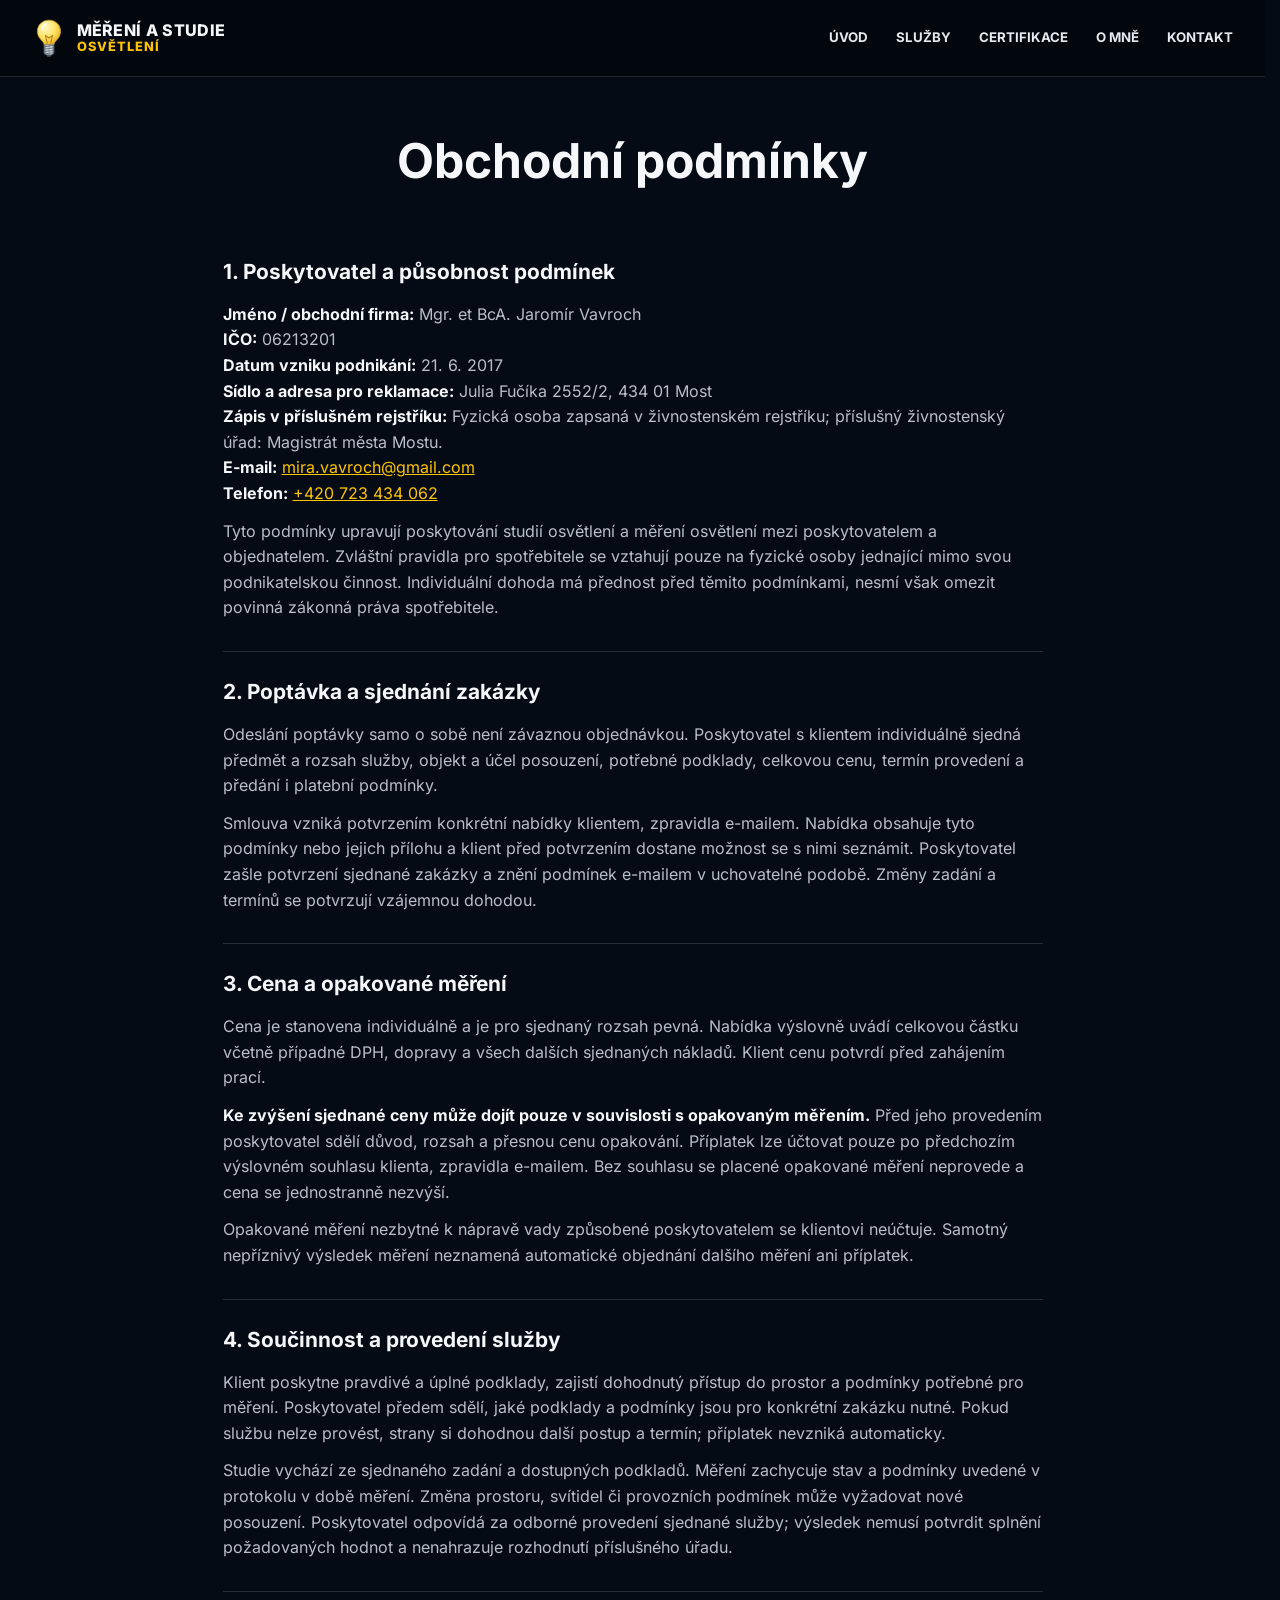
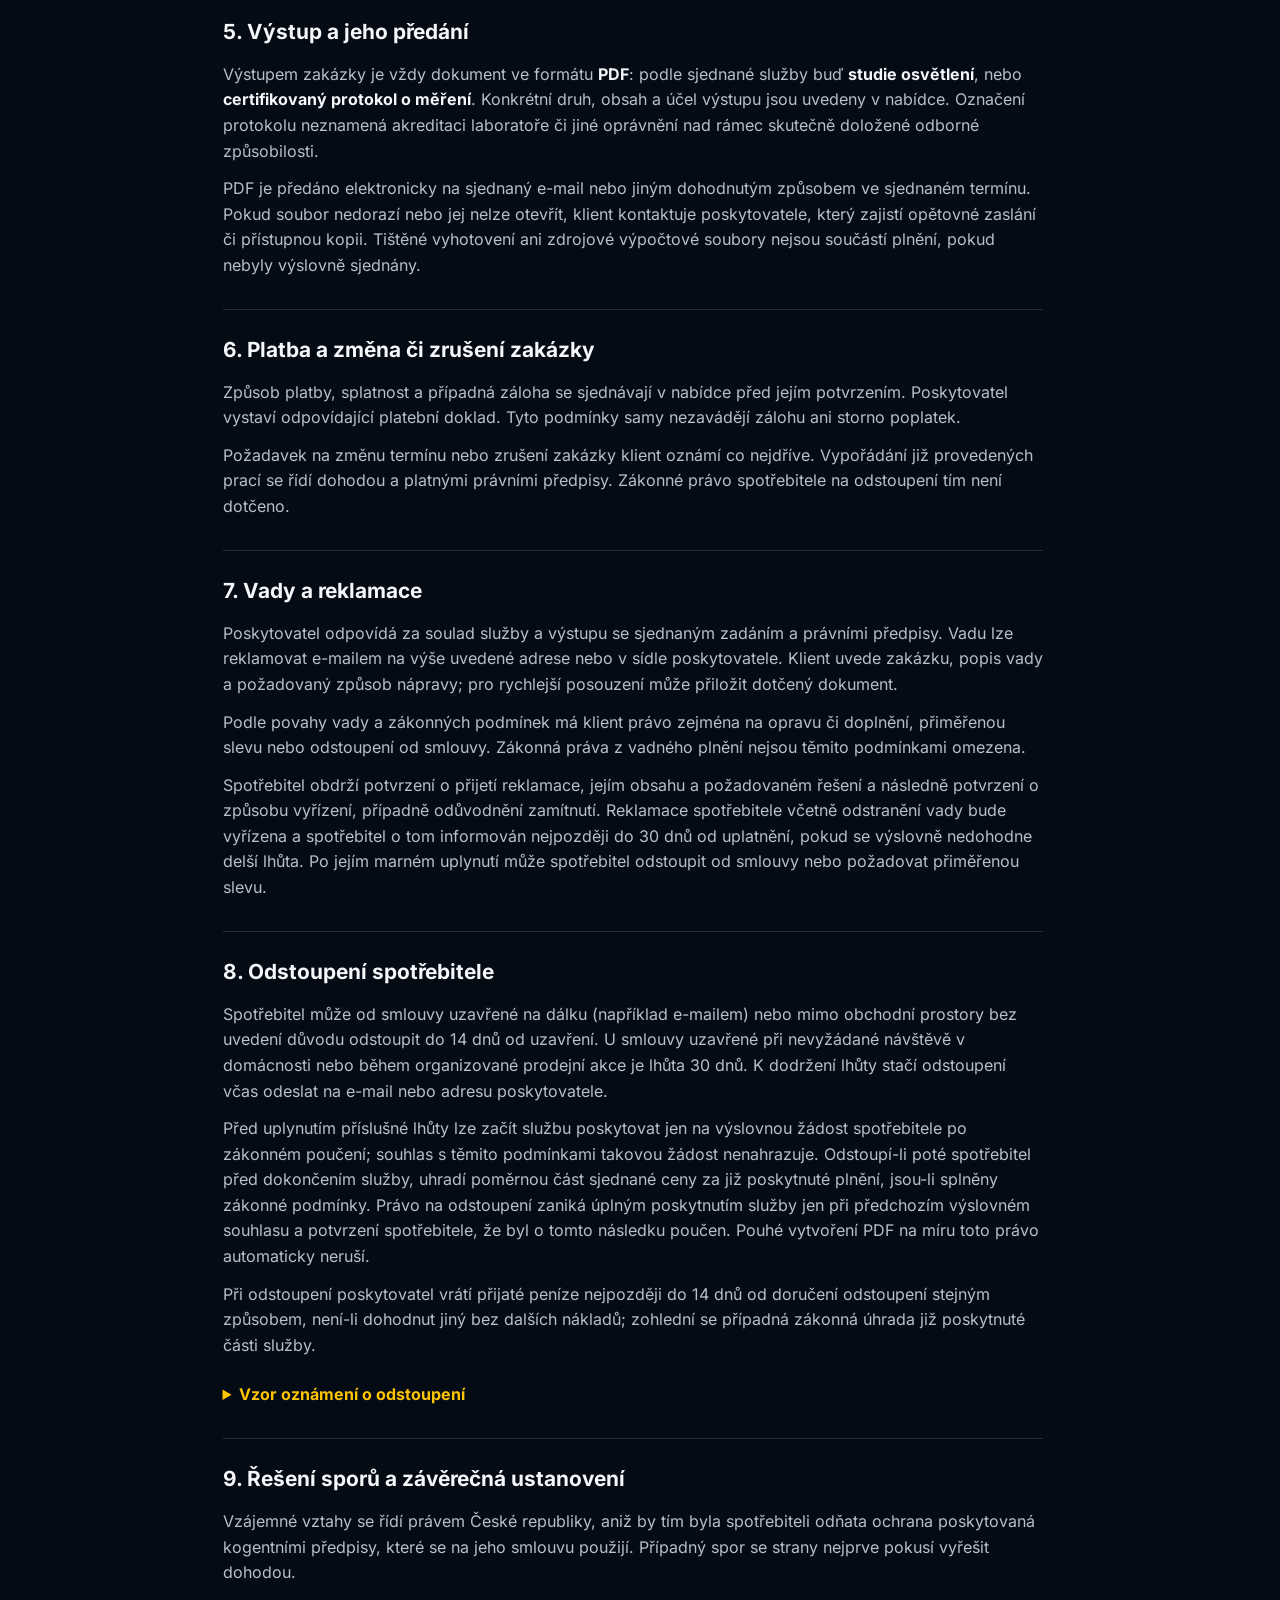
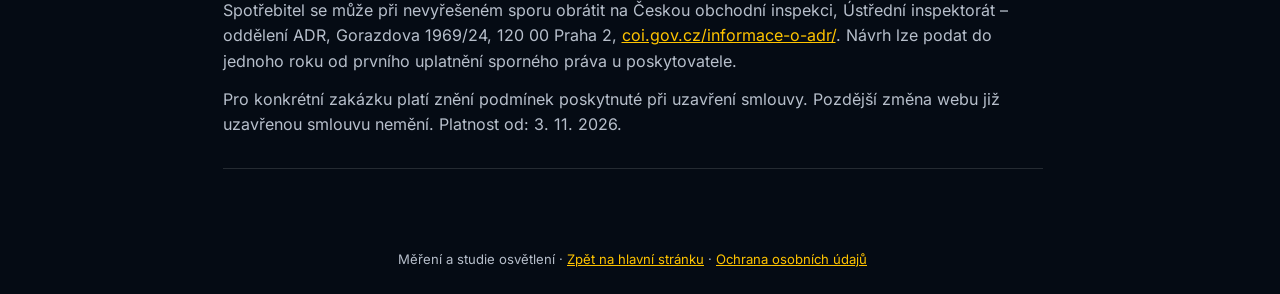
==== obchodni-podminky.html @ ca2ac078 "Add files via upload" ====
<!doctype html><html lang="cs"><head><meta charset="utf-8"><meta name="viewport" content="width=device-width,initial-scale=1"><meta name="robots" content="noindex,follow"><meta name="theme-color" content="#050b14"><link rel="icon" href="assets/favicon.svg" type="image/svg+xml"><title>Obchodní podmínky | Měření a studie osvětlení</title><style>@font-face{font-family:Inter;font-style:normal;font-weight:400;font-display:swap;src:url("assets/fonts/inter-400.woff") format("woff")}@font-face{font-family:Inter;font-style:normal;font-weight:600;font-display:swap;src:url("assets/fonts/inter-600.woff") format("woff")}@font-face{font-family:Inter;font-style:normal;font-weight:700;font-display:swap;src:url("assets/fonts/inter-700.woff") format("woff")}@font-face{font-family:Inter;font-style:normal;font-weight:800;font-display:swap;src:url("assets/fonts/inter-800.woff") format("woff")}:root{color-scheme:dark;--bg:#050b14;--panel:#0d1421;--text:#f5f7fa;--muted:#b7bfcb;--yellow:#ffc400;--line:rgba(255,255,255,.13)}*{box-sizing:border-box}body{margin:0;background:var(--bg);color:var(--text);font:16px/1.6 Inter,Arial,sans-serif}.wrap{width:min(1100px,calc(100% - 32px));margin:auto}.top{padding:22px 0;border-bottom:1px solid var(--line);display:flex;justify-content:space-between;align-items:center;gap:16px}.brand{display:flex;align-items:center;gap:12px;font-weight:800;line-height:1.15;letter-spacing:.02em;color:var(--text);text-decoration:none}.brand-icon{color:var(--yellow);font-size:32px;line-height:1}.brand small{display:block;color:var(--yellow);font-size:.8rem;letter-spacing:.08em}.btn{display:inline-block;border:1px solid var(--yellow);padding:10px 16px;color:var(--yellow);text-decoration:none;border-radius:4px;font-weight:700}.intro{text-align:center;padding:38px 0 24px}.eyebrow{color:var(--yellow);text-transform:uppercase;font-weight:800;letter-spacing:.14em;font-size:.78rem}h1{font-size:clamp(2rem,4vw,3rem);margin:8px 0}.intro p{color:var(--muted)}.viewer{padding:0 0 28px;text-align:center}.viewer img{display:block;width:100%;height:auto;max-width:850px;margin:0 auto;border:0;border-radius:0;box-shadow:none}.foot{padding:24px 0;color:var(--muted);font-size:.82rem;text-align:center}@media(max-width:600px){.top{align-items:flex-start;flex-direction:column}.brand{font-size:1rem}.viewer{padding-bottom:20px}.viewer img{width:100%;height:auto}}.terms{max-width:820px;margin:0 auto 56px}.terms section{padding:18px 0;border-bottom:1px solid var(--line)}.terms h2{font-size:1.3rem;line-height:1.35;margin:8px 0 16px}.terms p{color:var(--muted);margin:12px 0}.terms strong{color:var(--text)}.terms a{color:var(--yellow);overflow-wrap:anywhere}.notice{max-width:820px;margin:0 auto 22px;border:1px solid #ffc40070;border-radius:8px;padding:20px;background:#ffc4000a}.notice p{margin:8px 0 0;color:var(--muted)}mark{background:#ffc40024;color:var(--yellow);padding:2px 5px;border-radius:3px}summary{cursor:pointer;color:var(--yellow);font-weight:700;padding:12px 0}.sample{padding:4px 18px;border-left:2px solid var(--yellow)}.foot a{color:var(--yellow)}@media print{.top,.notice,.foot{display:none}body{background:white;color:black}.terms p,.terms strong{color:black}.terms{max-width:none}.terms section{break-inside:avoid}details>div{display:block!important}}.brand-icon{display:block;width:32px;height:40px;flex:0 0 32px}.brand-icon svg{display:block;width:100%;height:100%}html{-webkit-text-size-adjust:100%;text-size-adjust:100%}body{font-synthesis:none}.brand-icon{font-size:32px;line-height:40px}a:focus-visible,summary:focus-visible{outline:2px solid var(--yellow);outline-offset:4px}.brand{flex-shrink:0}.terms{overflow-wrap:anywhere}@media(prefers-reduced-motion:reduce){html{scroll-behavior:auto}}</style><script>document.documentElement.classList.add("js");</script><link rel="stylesheet" href="assets/header.css"></head><body><a class="skip-link" href="#obsah">Přejít k obsahu</a><header class="site-header">
  <div class="container nav">
    <a class="brand" href="index.html#uvod" aria-label="Měření a studie osvětlení – úvod">
      <span class="brand-icon" aria-hidden="true" id="brandBulb"><svg viewBox="0 0 36 44" aria-hidden="true" focusable="false"><defs><radialGradient id="bulbGlass" cx=".35" cy=".28" r=".8"><stop stop-color="#fff8c7"/><stop offset=".52" stop-color="#ffe468"/><stop offset="1" stop-color="#e8ac17"/></radialGradient><linearGradient id="bulbMetal"><stop stop-color="#666e79"/><stop offset=".28" stop-color="#dce1e7"/><stop offset=".52" stop-color="#aab3be"/><stop offset=".72" stop-color="#eef1f4"/><stop offset="1" stop-color="#66717e"/></linearGradient></defs><path class="bulb-glass" d="M18 2C10.5 2 5 7.5 5 14.5c0 5 2.6 8.2 5.8 11.4 1.1 1.1 1.7 2.5 1.7 4.1h11c0-1.6.6-3 1.7-4.1 3.2-3.2 5.8-6.4 5.8-11.4C31 7.5 25.5 2 18 2Z" fill="url(#bulbGlass)" stroke="#dba828" stroke-width=".8"/><path d="M10 13a8 8 0 0 1 5-7" fill="none" stroke="#fffce7" stroke-width="2.2" stroke-linecap="round" opacity=".8"/><path d="m14 19 2 9m6-9-2 9m-6-9 4 3 4-3" fill="none" stroke="#b98118" stroke-width="1.2" stroke-linecap="round"/><path d="M12.5 29.5h11v9c0 1.5-2 2.5-5.5 2.5s-5.5-1-5.5-2.5Z" fill="url(#bulbMetal)" stroke="#65707d" stroke-width=".7"/><g stroke="#66717b" stroke-width="1.1" stroke-linecap="round"><path d="m12.5 31.8 11-1.5m-11 4.3 11-1.5m-11 4.3 11-1.5m-10 4 9-1.3"/></g><path d="M15 41h6l-1.2 2h-3.6Z" fill="#4b535e"/></svg></span>
      <span>MĚŘENÍ A STUDIE<small>OSVĚTLENÍ</small></span>
    </a>
    <button type="button" class="menu-toggle" aria-label="Otevřít navigaci" aria-expanded="false" aria-controls="hlavni-navigace"><svg class="menu-open" width="22" height="22" viewBox="0 0 24 24" fill="none" stroke="currentColor" stroke-width="2" stroke-linecap="round" aria-hidden="true"><path d="M4 6h16M4 12h16M4 18h16"/></svg><svg class="menu-close" width="22" height="22" viewBox="0 0 24 24" fill="none" stroke="currentColor" stroke-width="2" stroke-linecap="round" aria-hidden="true"><path d="m6 6 12 12M18 6 6 18"/></svg></button>
    <nav id="hlavni-navigace" aria-label="Hlavní navigace">
      <a href="index.html#uvod">Úvod</a><a href="index.html#sluzby">Služby</a><a href="certifikace.html">Certifikace</a><a href="index.html#omne">O mně</a><a href="index.html#kontakt">Kontakt</a>
    </nav>
  </div>
</header><main class="wrap" id="obsah" tabindex="-1"><div class="intro"><h1>Obchodní podmínky</h1></div>
<article class="terms">
<section><h2>1. Poskytovatel a působnost podmínek</h2>
<p><strong>Jméno / obchodní firma:</strong> Mgr. et BcA. Jaromír Vavroch<br><strong>IČO:</strong> 06213201<br><strong>Datum vzniku podnikání:</strong> 21. 6. 2017<br><strong>Sídlo a adresa pro reklamace:</strong> Julia Fučíka 2552/2, 434 01 Most<br><strong>Zápis v příslušném rejstříku:</strong> Fyzická osoba zapsaná v živnostenském rejstříku; příslušný živnostenský úřad: Magistrát města Mostu.<br><strong>E-mail:</strong> <a href="mailto:mira.vavroch@gmail.com">mira.vavroch@gmail.com</a><br><strong>Telefon:</strong> <a href="tel:+420723434062">+420 723 434 062</a></p>
<p>Tyto podmínky upravují poskytování studií osvětlení a měření osvětlení mezi poskytovatelem a objednatelem. Zvláštní pravidla pro spotřebitele se vztahují pouze na fyzické osoby jednající mimo svou podnikatelskou činnost. Individuální dohoda má přednost před těmito podmínkami, nesmí však omezit povinná zákonná práva spotřebitele.</p></section>
<section><h2>2. Poptávka a sjednání zakázky</h2><p>Odeslání poptávky samo o sobě není závaznou objednávkou. Poskytovatel s klientem individuálně sjedná předmět a rozsah služby, objekt a účel posouzení, potřebné podklady, celkovou cenu, termín provedení a předání i platební podmínky.</p><p>Smlouva vzniká potvrzením konkrétní nabídky klientem, zpravidla e-mailem. Nabídka obsahuje tyto podmínky nebo jejich přílohu a klient před potvrzením dostane možnost se s nimi seznámit. Poskytovatel zašle potvrzení sjednané zakázky a znění podmínek e-mailem v uchovatelné podobě. Změny zadání a termínů se potvrzují vzájemnou dohodou.</p></section>
<section><h2>3. Cena a opakované měření</h2><p>Cena je stanovena individuálně a je pro sjednaný rozsah pevná. Nabídka výslovně uvádí celkovou částku včetně případné DPH, dopravy a všech dalších sjednaných nákladů. Klient cenu potvrdí před zahájením prací.</p><p><strong>Ke zvýšení sjednané ceny může dojít pouze v souvislosti s opakovaným měřením.</strong> Před jeho provedením poskytovatel sdělí důvod, rozsah a přesnou cenu opakování. Příplatek lze účtovat pouze po předchozím výslovném souhlasu klienta, zpravidla e-mailem. Bez souhlasu se placené opakované měření neprovede a cena se jednostranně nezvýší.</p><p>Opakované měření nezbytné k nápravě vady způsobené poskytovatelem se klientovi neúčtuje. Samotný nepříznivý výsledek měření neznamená automatické objednání dalšího měření ani příplatek.</p></section>
<section><h2>4. Součinnost a provedení služby</h2><p>Klient poskytne pravdivé a úplné podklady, zajistí dohodnutý přístup do prostor a podmínky potřebné pro měření. Poskytovatel předem sdělí, jaké podklady a podmínky jsou pro konkrétní zakázku nutné. Pokud službu nelze provést, strany si dohodnou další postup a termín; příplatek nevzniká automaticky.</p><p>Studie vychází ze sjednaného zadání a dostupných podkladů. Měření zachycuje stav a podmínky uvedené v protokolu v době měření. Změna prostoru, svítidel či provozních podmínek může vyžadovat nové posouzení. Poskytovatel odpovídá za odborné provedení sjednané služby; výsledek nemusí potvrdit splnění požadovaných hodnot a nenahrazuje rozhodnutí příslušného úřadu.</p></section>
<section><h2>5. Výstup a jeho předání</h2><p>Výstupem zakázky je vždy dokument ve formátu <strong>PDF</strong>: podle sjednané služby buď <strong>studie osvětlení</strong>, nebo <strong>certifikovaný protokol o měření</strong>. Konkrétní druh, obsah a účel výstupu jsou uvedeny v nabídce. Označení protokolu neznamená akreditaci laboratoře či jiné oprávnění nad rámec skutečně doložené odborné způsobilosti.</p><p>PDF je předáno elektronicky na sjednaný e-mail nebo jiným dohodnutým způsobem ve sjednaném termínu. Pokud soubor nedorazí nebo jej nelze otevřít, klient kontaktuje poskytovatele, který zajistí opětovné zaslání či přístupnou kopii. Tištěné vyhotovení ani zdrojové výpočtové soubory nejsou součástí plnění, pokud nebyly výslovně sjednány.</p></section>
<section><h2>6. Platba a změna či zrušení zakázky</h2><p>Způsob platby, splatnost a případná záloha se sjednávají v nabídce před jejím potvrzením. Poskytovatel vystaví odpovídající platební doklad. Tyto podmínky samy nezavádějí zálohu ani storno poplatek.</p><p>Požadavek na změnu termínu nebo zrušení zakázky klient oznámí co nejdříve. Vypořádání již provedených prací se řídí dohodou a platnými právními předpisy. Zákonné právo spotřebitele na odstoupení tím není dotčeno.</p></section>
<section><h2>7. Vady a reklamace</h2><p>Poskytovatel odpovídá za soulad služby a výstupu se sjednaným zadáním a právními předpisy. Vadu lze reklamovat e-mailem na výše uvedené adrese nebo v sídle poskytovatele. Klient uvede zakázku, popis vady a požadovaný způsob nápravy; pro rychlejší posouzení může přiložit dotčený dokument.</p><p>Podle povahy vady a zákonných podmínek má klient právo zejména na opravu či doplnění, přiměřenou slevu nebo odstoupení od smlouvy. Zákonná práva z vadného plnění nejsou těmito podmínkami omezena.</p><p>Spotřebitel obdrží potvrzení o přijetí reklamace, jejím obsahu a požadovaném řešení a následně potvrzení o způsobu vyřízení, případně odůvodnění zamítnutí. Reklamace spotřebitele včetně odstranění vady bude vyřízena a spotřebitel o tom informován nejpozději do 30 dnů od uplatnění, pokud se výslovně nedohodne delší lhůta. Po jejím marném uplynutí může spotřebitel odstoupit od smlouvy nebo požadovat přiměřenou slevu.</p></section>
<section><h2>8. Odstoupení spotřebitele</h2><p>Spotřebitel může od smlouvy uzavřené na dálku (například e-mailem) nebo mimo obchodní prostory bez uvedení důvodu odstoupit do 14 dnů od uzavření. U smlouvy uzavřené při nevyžádané návštěvě v domácnosti nebo během organizované prodejní akce je lhůta 30 dnů. K dodržení lhůty stačí odstoupení včas odeslat na e-mail nebo adresu poskytovatele.</p><p>Před uplynutím příslušné lhůty lze začít službu poskytovat jen na výslovnou žádost spotřebitele po zákonném poučení; souhlas s těmito podmínkami takovou žádost nenahrazuje. Odstoupí-li poté spotřebitel před dokončením služby, uhradí poměrnou část sjednané ceny za již poskytnuté plnění, jsou-li splněny zákonné podmínky. Právo na odstoupení zaniká úplným poskytnutím služby jen při předchozím výslovném souhlasu a potvrzení spotřebitele, že byl o tomto následku poučen. Pouhé vytvoření PDF na míru toto právo automaticky neruší.</p><p>Při odstoupení poskytovatel vrátí přijaté peníze nejpozději do 14 dnů od doručení odstoupení stejným způsobem, není-li dohodnut jiný bez dalších nákladů; zohlední se případná zákonná úhrada již poskytnuté části služby.</p><details><summary>Vzor oznámení o odstoupení</summary><div class="sample"><p>Adresát: poskytovatel uvedený v článku 1, e-mail mira.vavroch@gmail.com.</p><p>Oznamuji, že odstupuji od smlouvy o poskytnutí této služby: …<br>Datum uzavření smlouvy: …<br>Číslo zakázky (je-li přiděleno): …<br>Jméno a příjmení spotřebitele: …<br>Adresa spotřebitele: …<br>Datum: …<br>Podpis spotřebitele (pouze při zaslání v listinné podobě): …</p><p>Použití tohoto vzoru není povinné.</p></div></details></section>
<section><h2>9. Řešení sporů a závěrečná ustanovení</h2><p>Vzájemné vztahy se řídí právem České republiky, aniž by tím byla spotřebiteli odňata ochrana poskytovaná kogentními předpisy, které se na jeho smlouvu použijí. Případný spor se strany nejprve pokusí vyřešit dohodou.</p><p>Spotřebitel se může při nevyřešeném sporu obrátit na Českou obchodní inspekci, Ústřední inspektorát – oddělení ADR, Gorazdova 1969/24, 120 00 Praha 2, <a href="https://coi.gov.cz/informace-o-adr/">coi.gov.cz/informace-o-adr/</a>. Návrh lze podat do jednoho roku od prvního uplatnění sporného práva u poskytovatele.</p><p>Pro konkrétní zakázku platí znění podmínek poskytnuté při uzavření smlouvy. Pozdější změna webu již uzavřenou smlouvu nemění. Platnost od: 3. 11. 2026.</p></section>
</article></main><footer class="foot wrap">Měření a studie osvětlení · <a href="index.html">Zpět na hlavní stránku</a> · <a href="ochrana-osobnich-udaju.html">Ochrana osobních údajů</a></footer><script src="assets/header.js"></script></body></html>
---- assets/header.css ----
/* Shared header: identical geometry on every page. */
html{scrollbar-gutter:stable}
header.site-header{position:sticky;top:0;z-index:10;background:rgba(3,8,15,.97);-webkit-backdrop-filter:blur(14px);backdrop-filter:blur(14px);border-bottom:1px solid rgba(255,255,255,.12);font-family:Inter,Arial,sans-serif;line-height:1.6}
.site-header .container{width:min(1200px,calc(100% - 44px));margin-inline:auto}
.site-header .nav{min-height:76px;display:flex;align-items:center;justify-content:space-between;gap:24px}
.site-header a{color:inherit;text-decoration:none}
.site-header .brand{display:flex;align-items:center;gap:12px;font-size:16px;font-weight:800;line-height:1.15;letter-spacing:.02em;flex-shrink:0;color:#f5f7fa}
.site-header .brand-icon{display:block;width:32px;height:40px;flex:0 0 32px;color:#ffc400}
.site-header .brand-icon svg{display:block;width:100%;height:100%}
.site-header .brand small{display:block;color:#ffc400;font-size:.8rem;letter-spacing:.08em}
.site-header nav{display:flex;align-items:center;gap:28px;font-size:.83rem;font-weight:700;text-transform:uppercase}
.site-header nav a{padding:8px 0;color:#e6e9ef}
.site-header nav a:hover{color:#ffc400}
.site-header .menu-toggle{display:none;background:transparent;border:1px solid rgba(255,255,255,.12);color:#f5f7fa;border-radius:4px;padding:10px 12px;cursor:pointer;flex-shrink:0;font:inherit;-webkit-appearance:none;appearance:none}
.site-header svg{display:block;flex-shrink:0}
.site-header .menu-toggle .menu-close{display:none}
.site-header .menu-toggle[aria-expanded="true"] .menu-open{display:none}
.site-header .menu-toggle[aria-expanded="true"] .menu-close{display:block}
.site-header a:focus-visible,.site-header button:focus-visible{outline:2px solid #ffc400;outline-offset:4px}
@media(min-width:901px) and (max-width:1120px){.site-header .nav{gap:14px}.site-header nav{gap:14px}}
@media(max-width:900px){.site-header nav{gap:14px}}
@media(max-width:650px){
.site-header .container{width:calc(100% - 28px)}
.site-header .nav{min-height:68px;flex-wrap:wrap;padding:10px 0;gap:12px}
.site-header .brand{font-size:.9rem;gap:10px}
.menu-ready .site-header .menu-toggle{display:block}
.site-header nav{display:flex;width:100%;flex-direction:column;align-items:stretch;gap:0;padding:0 0 10px;max-height:calc(100svh - 80px);overflow-y:auto}
.menu-ready .site-header nav{display:none}.menu-ready .site-header nav.open{display:flex}
.site-header nav a{padding:12px 2px;border-top:1px solid rgba(255,255,255,.12)}
}
@media(max-width:350px){.site-header .brand{font-size:.8rem}.site-header .brand small{font-size:.72rem}.site-header .brand-icon{width:28px;flex-basis:28px}.site-header .menu-toggle{padding:9px 10px}}
@media print{.site-header{display:none!important}}

/* Skip navigation and long-document keyboard targets. */
.skip-link{position:fixed;top:10px;left:14px;z-index:30;padding:10px 16px;color:#111;background:#ffc400;border-radius:4px;transform:translateY(-160%);text-decoration:none}
.skip-link:focus{transform:translateY(0)}
.site-header nav a[aria-current="page"]{color:#ffc400;text-decoration:underline;text-underline-offset:5px}
#obsah{scroll-margin-top:90px}
@media print{.skip-link{display:none!important}}

/* Accessible print output, including legal documents. */
@media print{
html{color-scheme:light;scrollbar-gutter:auto}
body,main,.hero,.service-card,.contact,.strength{background:#fff!important;color:#000!important}
main h1,main h2,main h3,main p,main strong,main small,main a,main span,main summary,.intro,.eyebrow,.foot,.foot a,footer,footer a{color:#000!important;text-shadow:none!important}
.hero::before,.hero::after,.light-control-wrap,.contact-copy,.contact-copy-status,.copy-manual,.actions{display:none!important}
.js .contact-method .contact-detail strong,.home-ready .contact-method .contact-detail strong{padding-right:0!important}
.hero{min-height:0}.hero-content{padding:20px 0}.terms section{break-inside:auto}
}

/* Pointer-only glow for the selected warm-coloured labels and switch frame. */
.site-header .brand small,.hero-glow{width:fit-content}
@media (hover:hover) and (pointer:fine){
 .warm-glow:hover,.site-header .brand small:hover{
  color:#fff3b0;
  text-shadow:0 0 3px #ffc400,0 0 7px rgba(255,196,0,.85);
 }
 .light-toggle:hover{
  border-color:#fff3b0;
  box-shadow:0 0 3px #ffc400,0 0 7px rgba(255,196,0,.85),inset 0 0 3px rgba(255,196,0,.6);
 }
}
@media print{
 .warm-glow,.light-toggle{filter:none!important;text-shadow:none!important;box-shadow:none!important}
}

@media (hover:hover) and (pointer:fine){
 .light-toggle-label:hover{
  color:#fff3b0;
  text-shadow:0 0 3px #ffc400,0 0 7px rgba(255,196,0,.85);
 }
 .light-switch-icon:hover{
  color:#fff3b0;
  filter:drop-shadow(0 0 3px #ffc400) drop-shadow(0 0 7px rgba(255,196,0,.85));
 }
}
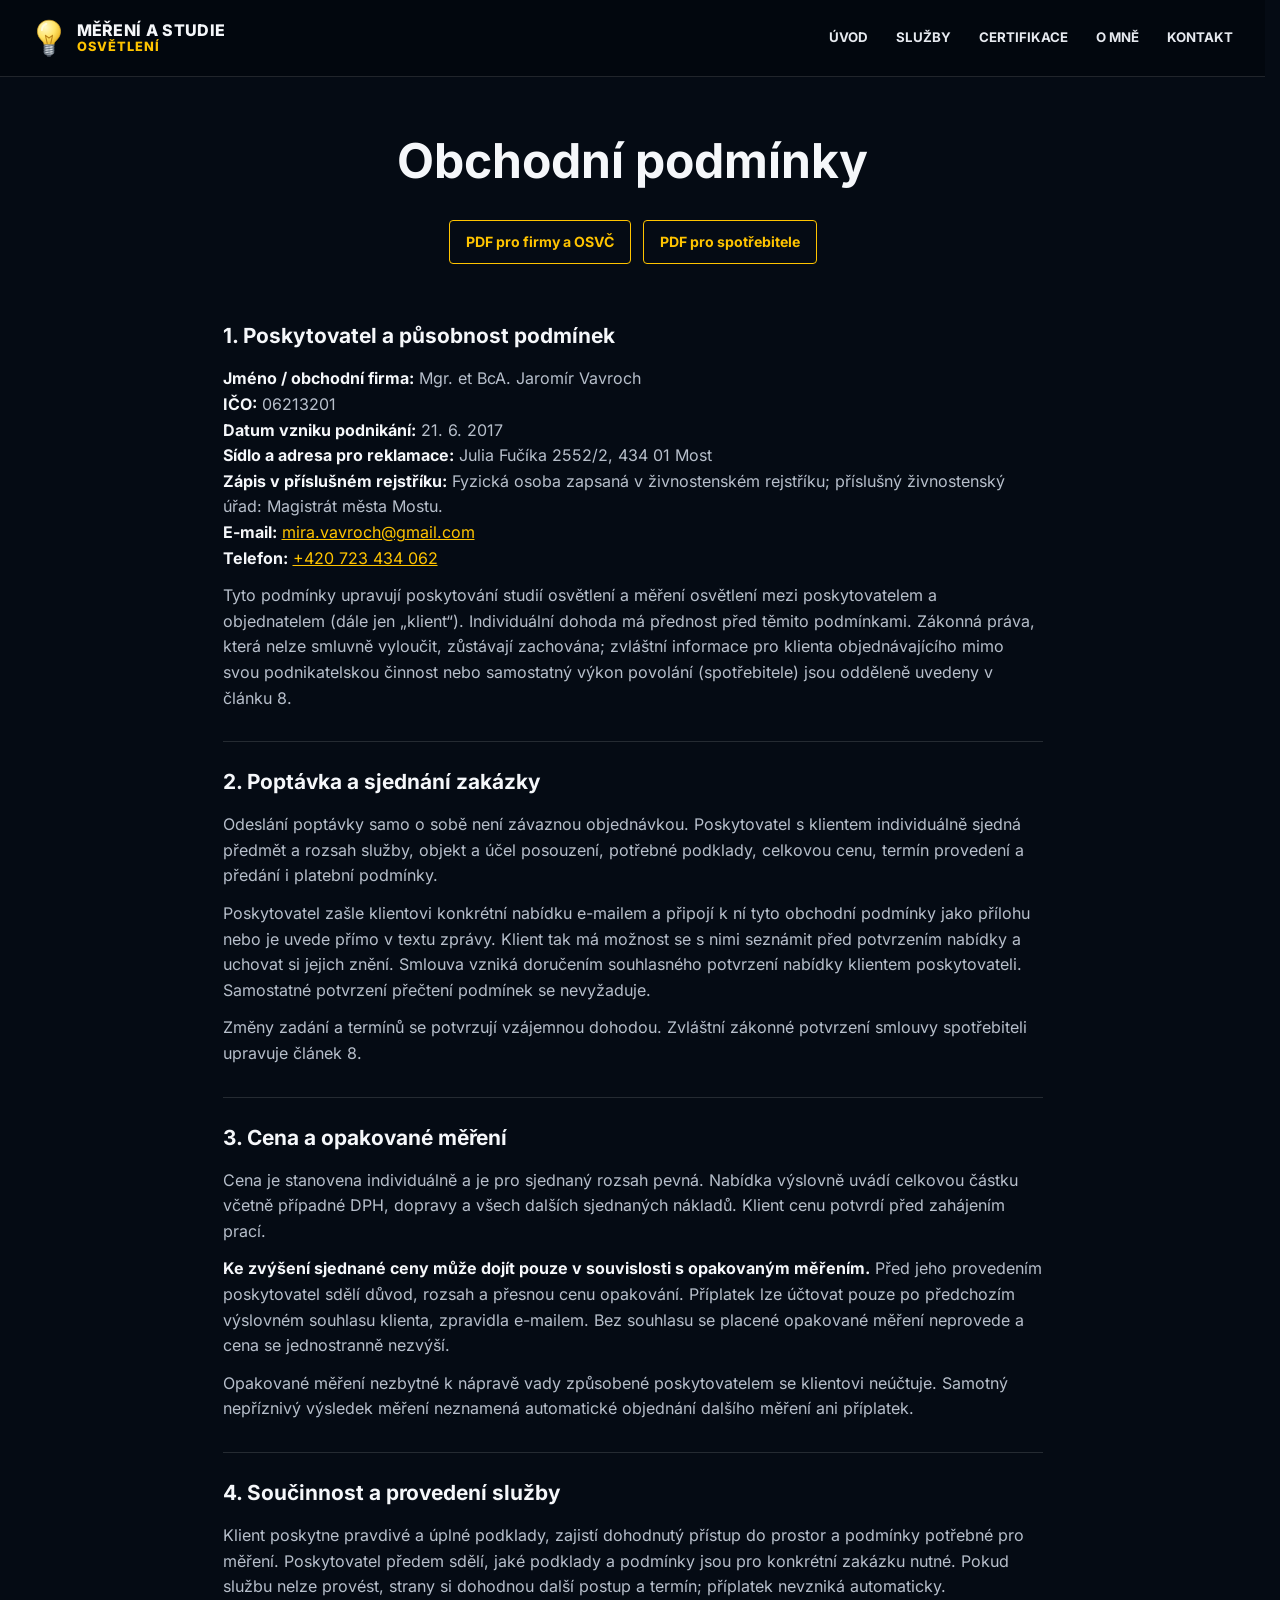
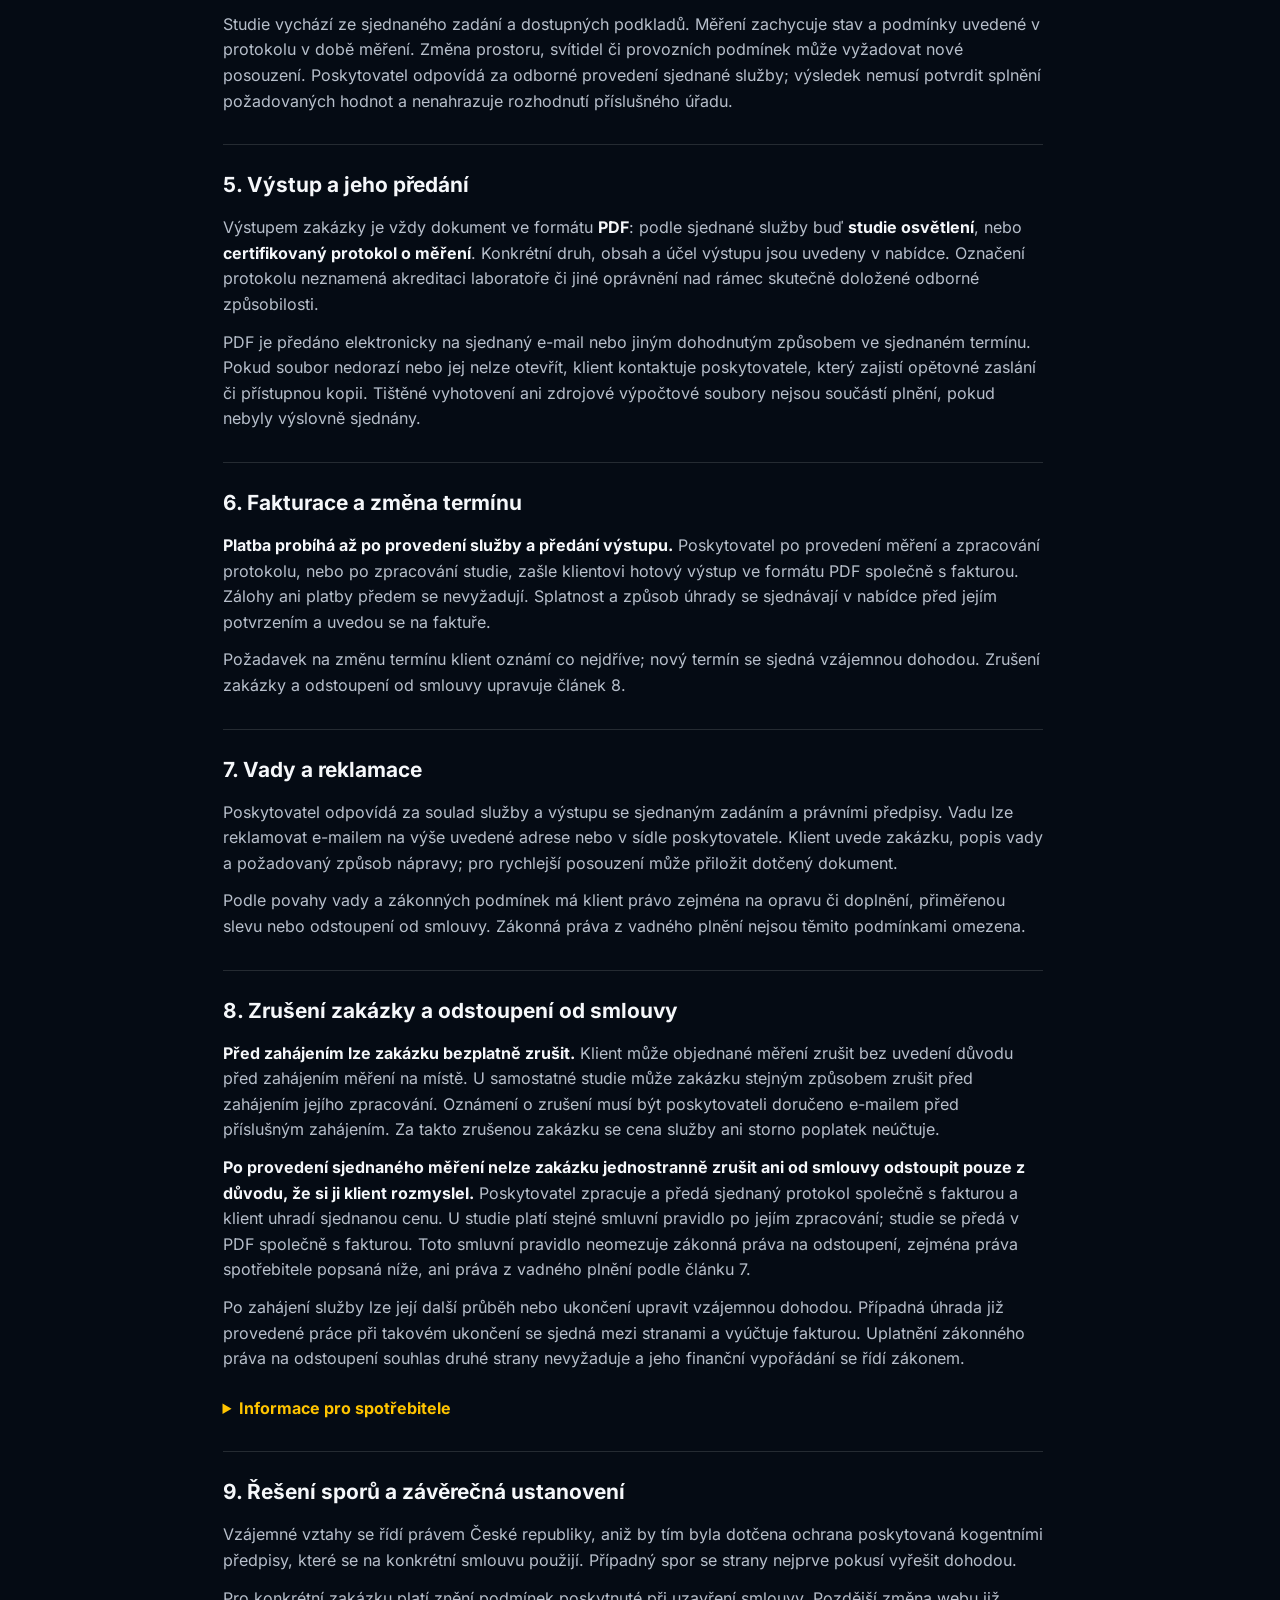
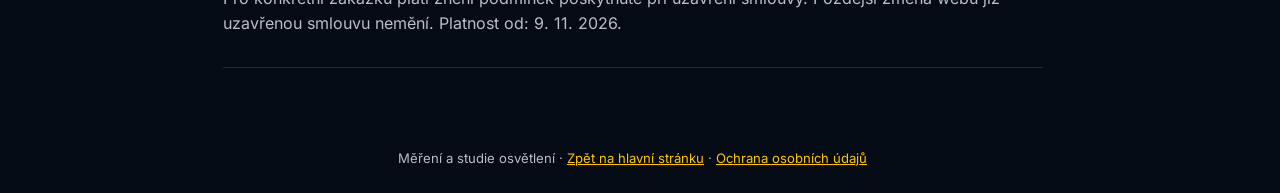
==== commit e105d73f: "Add files via upload" ====
--- a/obchodni-podminky.html
+++ b/obchodni-podminky.html
@@ -1,4 +1,4 @@
-<!doctype html><html lang="cs"><head><meta charset="utf-8"><meta name="viewport" content="width=device-width,initial-scale=1"><meta name="robots" content="noindex,follow"><meta name="theme-color" content="#050b14"><link rel="icon" href="assets/favicon.svg" type="image/svg+xml"><title>Obchodní podmínky | Měření a studie osvětlení</title><style>@font-face{font-family:Inter;font-style:normal;font-weight:400;font-display:swap;src:url("assets/fonts/inter-400.woff") format("woff")}@font-face{font-family:Inter;font-style:normal;font-weight:600;font-display:swap;src:url("assets/fonts/inter-600.woff") format("woff")}@font-face{font-family:Inter;font-style:normal;font-weight:700;font-display:swap;src:url("assets/fonts/inter-700.woff") format("woff")}@font-face{font-family:Inter;font-style:normal;font-weight:800;font-display:swap;src:url("assets/fonts/inter-800.woff") format("woff")}:root{color-scheme:dark;--bg:#050b14;--panel:#0d1421;--text:#f5f7fa;--muted:#b7bfcb;--yellow:#ffc400;--line:rgba(255,255,255,.13)}*{box-sizing:border-box}body{margin:0;background:var(--bg);color:var(--text);font:16px/1.6 Inter,Arial,sans-serif}.wrap{width:min(1100px,calc(100% - 32px));margin:auto}.top{padding:22px 0;border-bottom:1px solid var(--line);display:flex;justify-content:space-between;align-items:center;gap:16px}.brand{display:flex;align-items:center;gap:12px;font-weight:800;line-height:1.15;letter-spacing:.02em;color:var(--text);text-decoration:none}.brand-icon{color:var(--yellow);font-size:32px;line-height:1}.brand small{display:block;color:var(--yellow);font-size:.8rem;letter-spacing:.08em}.btn{display:inline-block;border:1px solid var(--yellow);padding:10px 16px;color:var(--yellow);text-decoration:none;border-radius:4px;font-weight:700}.intro{text-align:center;padding:38px 0 24px}.eyebrow{color:var(--yellow);text-transform:uppercase;font-weight:800;letter-spacing:.14em;font-size:.78rem}h1{font-size:clamp(2rem,4vw,3rem);margin:8px 0}.intro p{color:var(--muted)}.viewer{padding:0 0 28px;text-align:center}.viewer img{display:block;width:100%;height:auto;max-width:850px;margin:0 auto;border:0;border-radius:0;box-shadow:none}.foot{padding:24px 0;color:var(--muted);font-size:.82rem;text-align:center}@media(max-width:600px){.top{align-items:flex-start;flex-direction:column}.brand{font-size:1rem}.viewer{padding-bottom:20px}.viewer img{width:100%;height:auto}}.terms{max-width:820px;margin:0 auto 56px}.terms section{padding:18px 0;border-bottom:1px solid var(--line)}.terms h2{font-size:1.3rem;line-height:1.35;margin:8px 0 16px}.terms p{color:var(--muted);margin:12px 0}.terms strong{color:var(--text)}.terms a{color:var(--yellow);overflow-wrap:anywhere}.notice{max-width:820px;margin:0 auto 22px;border:1px solid #ffc40070;border-radius:8px;padding:20px;background:#ffc4000a}.notice p{margin:8px 0 0;color:var(--muted)}mark{background:#ffc40024;color:var(--yellow);padding:2px 5px;border-radius:3px}summary{cursor:pointer;color:var(--yellow);font-weight:700;padding:12px 0}.sample{padding:4px 18px;border-left:2px solid var(--yellow)}.foot a{color:var(--yellow)}@media print{.top,.notice,.foot{display:none}body{background:white;color:black}.terms p,.terms strong{color:black}.terms{max-width:none}.terms section{break-inside:avoid}details>div{display:block!important}}.brand-icon{display:block;width:32px;height:40px;flex:0 0 32px}.brand-icon svg{display:block;width:100%;height:100%}html{-webkit-text-size-adjust:100%;text-size-adjust:100%}body{font-synthesis:none}.brand-icon{font-size:32px;line-height:40px}a:focus-visible,summary:focus-visible{outline:2px solid var(--yellow);outline-offset:4px}.brand{flex-shrink:0}.terms{overflow-wrap:anywhere}@media(prefers-reduced-motion:reduce){html{scroll-behavior:auto}}</style><script>document.documentElement.classList.add("js");</script><link rel="stylesheet" href="assets/header.css"></head><body><a class="skip-link" href="#obsah">Přejít k obsahu</a><header class="site-header">
+<!doctype html><html lang="cs"><head><meta charset="utf-8"><meta name="viewport" content="width=device-width,initial-scale=1"><meta name="robots" content="noindex,follow"><meta name="theme-color" content="#050b14"><link rel="icon" href="assets/favicon.svg" type="image/svg+xml"><title>Obchodní podmínky | Měření a studie osvětlení</title><style>@font-face{font-family:Inter;font-style:normal;font-weight:400;font-display:swap;src:url("assets/fonts/inter-400.woff") format("woff")}@font-face{font-family:Inter;font-style:normal;font-weight:600;font-display:swap;src:url("assets/fonts/inter-600.woff") format("woff")}@font-face{font-family:Inter;font-style:normal;font-weight:700;font-display:swap;src:url("assets/fonts/inter-700.woff") format("woff")}@font-face{font-family:Inter;font-style:normal;font-weight:800;font-display:swap;src:url("assets/fonts/inter-800.woff") format("woff")}:root{color-scheme:dark;--bg:#050b14;--panel:#0d1421;--text:#f5f7fa;--muted:#b7bfcb;--yellow:#ffc400;--line:rgba(255,255,255,.13)}*{box-sizing:border-box}body{margin:0;background:var(--bg);color:var(--text);font:16px/1.6 Inter,Arial,sans-serif}.wrap{width:min(1100px,calc(100% - 32px));margin:auto}.top{padding:22px 0;border-bottom:1px solid var(--line);display:flex;justify-content:space-between;align-items:center;gap:16px}.brand{display:flex;align-items:center;gap:12px;font-weight:800;line-height:1.15;letter-spacing:.02em;color:var(--text);text-decoration:none}.brand-icon{color:var(--yellow);font-size:32px;line-height:1}.brand small{display:block;color:var(--yellow);font-size:.8rem;letter-spacing:.08em}.btn{display:inline-block;border:1px solid var(--yellow);padding:10px 16px;color:var(--yellow);text-decoration:none;border-radius:4px;font-weight:700}.intro{text-align:center;padding:38px 0 24px}.eyebrow{color:var(--yellow);text-transform:uppercase;font-weight:800;letter-spacing:.14em;font-size:.78rem}h1{font-size:clamp(2rem,4vw,3rem);margin:8px 0}.intro p{color:var(--muted)}.viewer{padding:0 0 28px;text-align:center}.viewer img{display:block;width:100%;height:auto;max-width:850px;margin:0 auto;border:0;border-radius:0;box-shadow:none}.foot{padding:24px 0;color:var(--muted);font-size:.82rem;text-align:center}@media(max-width:600px){.top{align-items:flex-start;flex-direction:column}.brand{font-size:1rem}.viewer{padding-bottom:20px}.viewer img{width:100%;height:auto}}.terms{max-width:820px;margin:0 auto 56px}.terms section{padding:18px 0;border-bottom:1px solid var(--line)}.terms h2{font-size:1.3rem;line-height:1.35;margin:8px 0 16px}.terms p{color:var(--muted);margin:12px 0}.terms strong{color:var(--text)}.terms a{color:var(--yellow);overflow-wrap:anywhere}.notice{max-width:820px;margin:0 auto 22px;border:1px solid #ffc40070;border-radius:8px;padding:20px;background:#ffc4000a}.notice p{margin:8px 0 0;color:var(--muted)}mark{background:#ffc40024;color:var(--yellow);padding:2px 5px;border-radius:3px}summary{cursor:pointer;color:var(--yellow);font-weight:700;padding:12px 0}.sample{padding:4px 18px;border-left:2px solid var(--yellow)}.foot a{color:var(--yellow)}@media print{.top,.notice,.foot{display:none}body{background:white;color:black}.terms p,.terms strong{color:black}.terms{max-width:none}.terms section{break-inside:avoid}details>div{display:block!important}}.brand-icon{display:block;width:32px;height:40px;flex:0 0 32px}.brand-icon svg{display:block;width:100%;height:100%}html{-webkit-text-size-adjust:100%;text-size-adjust:100%}body{font-synthesis:none}.brand-icon{font-size:32px;line-height:40px}a:focus-visible,summary:focus-visible{outline:2px solid var(--yellow);outline-offset:4px}.brand{flex-shrink:0}.terms{overflow-wrap:anywhere}@media(prefers-reduced-motion:reduce){html{scroll-behavior:auto}}.terms-downloads{display:flex;justify-content:center;gap:12px;flex-wrap:wrap;margin:20px 0 8px}.terms-downloads .btn{font-size:.88rem}@media print{.terms-downloads{display:none}}</style><script>document.documentElement.classList.add("js");</script><link rel="stylesheet" href="assets/header.css"></head><body><a class="skip-link" href="#obsah">Přejít k obsahu</a><header class="site-header">
   <div class="container nav">
     <a class="brand" href="index.html#uvod" aria-label="Měření a studie osvětlení – úvod">
       <span class="brand-icon" aria-hidden="true" id="brandBulb"><svg viewBox="0 0 36 44" aria-hidden="true" focusable="false"><defs><radialGradient id="bulbGlass" cx=".35" cy=".28" r=".8"><stop stop-color="#fff8c7"/><stop offset=".52" stop-color="#ffe468"/><stop offset="1" stop-color="#e8ac17"/></radialGradient><linearGradient id="bulbMetal"><stop stop-color="#666e79"/><stop offset=".28" stop-color="#dce1e7"/><stop offset=".52" stop-color="#aab3be"/><stop offset=".72" stop-color="#eef1f4"/><stop offset="1" stop-color="#66717e"/></linearGradient></defs><path class="bulb-glass" d="M18 2C10.5 2 5 7.5 5 14.5c0 5 2.6 8.2 5.8 11.4 1.1 1.1 1.7 2.5 1.7 4.1h11c0-1.6.6-3 1.7-4.1 3.2-3.2 5.8-6.4 5.8-11.4C31 7.5 25.5 2 18 2Z" fill="url(#bulbGlass)" stroke="#dba828" stroke-width=".8"/><path d="M10 13a8 8 0 0 1 5-7" fill="none" stroke="#fffce7" stroke-width="2.2" stroke-linecap="round" opacity=".8"/><path d="m14 19 2 9m6-9-2 9m-6-9 4 3 4-3" fill="none" stroke="#b98118" stroke-width="1.2" stroke-linecap="round"/><path d="M12.5 29.5h11v9c0 1.5-2 2.5-5.5 2.5s-5.5-1-5.5-2.5Z" fill="url(#bulbMetal)" stroke="#65707d" stroke-width=".7"/><g stroke="#66717b" stroke-width="1.1" stroke-linecap="round"><path d="m12.5 31.8 11-1.5m-11 4.3 11-1.5m-11 4.3 11-1.5m-10 4 9-1.3"/></g><path d="M15 41h6l-1.2 2h-3.6Z" fill="#4b535e"/></svg></span>
@@ -9,17 +9,25 @@
       <a href="index.html#uvod">Úvod</a><a href="index.html#sluzby">Služby</a><a href="certifikace.html">Certifikace</a><a href="index.html#omne">O mně</a><a href="index.html#kontakt">Kontakt</a>
     </nav>
   </div>
-</header><main class="wrap" id="obsah" tabindex="-1"><div class="intro"><h1>Obchodní podmínky</h1></div>
+</header><main class="wrap" id="obsah" tabindex="-1"><div class="intro"><h1>Obchodní podmínky</h1><div class="terms-downloads"><a class="btn" href="dokumenty/obchodni-podminky-firmy-osvc.pdf" download>PDF pro firmy a OSVČ</a><a class="btn" href="dokumenty/obchodni-podminky-spotrebitele.pdf" download>PDF pro spotřebitele</a></div></div>
 <article class="terms">
 <section><h2>1. Poskytovatel a působnost podmínek</h2>
 <p><strong>Jméno / obchodní firma:</strong> Mgr. et BcA. Jaromír Vavroch<br><strong>IČO:</strong> 06213201<br><strong>Datum vzniku podnikání:</strong> 21. 6. 2017<br><strong>Sídlo a adresa pro reklamace:</strong> Julia Fučíka 2552/2, 434 01 Most<br><strong>Zápis v příslušném rejstříku:</strong> Fyzická osoba zapsaná v živnostenském rejstříku; příslušný živnostenský úřad: Magistrát města Mostu.<br><strong>E-mail:</strong> <a href="mailto:mira.vavroch@gmail.com">mira.vavroch@gmail.com</a><br><strong>Telefon:</strong> <a href="tel:+420723434062">+420 723 434 062</a></p>
-<p>Tyto podmínky upravují poskytování studií osvětlení a měření osvětlení mezi poskytovatelem a objednatelem. Zvláštní pravidla pro spotřebitele se vztahují pouze na fyzické osoby jednající mimo svou podnikatelskou činnost. Individuální dohoda má přednost před těmito podmínkami, nesmí však omezit povinná zákonná práva spotřebitele.</p></section>
-<section><h2>2. Poptávka a sjednání zakázky</h2><p>Odeslání poptávky samo o sobě není závaznou objednávkou. Poskytovatel s klientem individuálně sjedná předmět a rozsah služby, objekt a účel posouzení, potřebné podklady, celkovou cenu, termín provedení a předání i platební podmínky.</p><p>Smlouva vzniká potvrzením konkrétní nabídky klientem, zpravidla e-mailem. Nabídka obsahuje tyto podmínky nebo jejich přílohu a klient před potvrzením dostane možnost se s nimi seznámit. Poskytovatel zašle potvrzení sjednané zakázky a znění podmínek e-mailem v uchovatelné podobě. Změny zadání a termínů se potvrzují vzájemnou dohodou.</p></section>
+<p>Tyto podmínky upravují poskytování studií osvětlení a měření osvětlení mezi poskytovatelem a objednatelem (dále jen „klient“). Individuální dohoda má přednost před těmito podmínkami. Zákonná práva, která nelze smluvně vyloučit, zůstávají zachována; zvláštní informace pro klienta objednávajícího mimo svou podnikatelskou činnost nebo samostatný výkon povolání (spotřebitele) jsou odděleně uvedeny v článku 8.</p></section>
+<section><h2>2. Poptávka a sjednání zakázky</h2><p>Odeslání poptávky samo o sobě není závaznou objednávkou. Poskytovatel s klientem individuálně sjedná předmět a rozsah služby, objekt a účel posouzení, potřebné podklady, celkovou cenu, termín provedení a předání i platební podmínky.</p><p>Poskytovatel zašle klientovi konkrétní nabídku e-mailem a připojí k ní tyto obchodní podmínky jako přílohu nebo je uvede přímo v textu zprávy. Klient tak má možnost se s nimi seznámit před potvrzením nabídky a uchovat si jejich znění. Smlouva vzniká doručením souhlasného potvrzení nabídky klientem poskytovateli. Samostatné potvrzení přečtení podmínek se nevyžaduje.</p><p>Změny zadání a termínů se potvrzují vzájemnou dohodou. Zvláštní zákonné potvrzení smlouvy spotřebiteli upravuje článek 8.</p></section>
 <section><h2>3. Cena a opakované měření</h2><p>Cena je stanovena individuálně a je pro sjednaný rozsah pevná. Nabídka výslovně uvádí celkovou částku včetně případné DPH, dopravy a všech dalších sjednaných nákladů. Klient cenu potvrdí před zahájením prací.</p><p><strong>Ke zvýšení sjednané ceny může dojít pouze v souvislosti s opakovaným měřením.</strong> Před jeho provedením poskytovatel sdělí důvod, rozsah a přesnou cenu opakování. Příplatek lze účtovat pouze po předchozím výslovném souhlasu klienta, zpravidla e-mailem. Bez souhlasu se placené opakované měření neprovede a cena se jednostranně nezvýší.</p><p>Opakované měření nezbytné k nápravě vady způsobené poskytovatelem se klientovi neúčtuje. Samotný nepříznivý výsledek měření neznamená automatické objednání dalšího měření ani příplatek.</p></section>
 <section><h2>4. Součinnost a provedení služby</h2><p>Klient poskytne pravdivé a úplné podklady, zajistí dohodnutý přístup do prostor a podmínky potřebné pro měření. Poskytovatel předem sdělí, jaké podklady a podmínky jsou pro konkrétní zakázku nutné. Pokud službu nelze provést, strany si dohodnou další postup a termín; příplatek nevzniká automaticky.</p><p>Studie vychází ze sjednaného zadání a dostupných podkladů. Měření zachycuje stav a podmínky uvedené v protokolu v době měření. Změna prostoru, svítidel či provozních podmínek může vyžadovat nové posouzení. Poskytovatel odpovídá za odborné provedení sjednané služby; výsledek nemusí potvrdit splnění požadovaných hodnot a nenahrazuje rozhodnutí příslušného úřadu.</p></section>
 <section><h2>5. Výstup a jeho předání</h2><p>Výstupem zakázky je vždy dokument ve formátu <strong>PDF</strong>: podle sjednané služby buď <strong>studie osvětlení</strong>, nebo <strong>certifikovaný protokol o měření</strong>. Konkrétní druh, obsah a účel výstupu jsou uvedeny v nabídce. Označení protokolu neznamená akreditaci laboratoře či jiné oprávnění nad rámec skutečně doložené odborné způsobilosti.</p><p>PDF je předáno elektronicky na sjednaný e-mail nebo jiným dohodnutým způsobem ve sjednaném termínu. Pokud soubor nedorazí nebo jej nelze otevřít, klient kontaktuje poskytovatele, který zajistí opětovné zaslání či přístupnou kopii. Tištěné vyhotovení ani zdrojové výpočtové soubory nejsou součástí plnění, pokud nebyly výslovně sjednány.</p></section>
-<section><h2>6. Platba a změna či zrušení zakázky</h2><p>Způsob platby, splatnost a případná záloha se sjednávají v nabídce před jejím potvrzením. Poskytovatel vystaví odpovídající platební doklad. Tyto podmínky samy nezavádějí zálohu ani storno poplatek.</p><p>Požadavek na změnu termínu nebo zrušení zakázky klient oznámí co nejdříve. Vypořádání již provedených prací se řídí dohodou a platnými právními předpisy. Zákonné právo spotřebitele na odstoupení tím není dotčeno.</p></section>
-<section><h2>7. Vady a reklamace</h2><p>Poskytovatel odpovídá za soulad služby a výstupu se sjednaným zadáním a právními předpisy. Vadu lze reklamovat e-mailem na výše uvedené adrese nebo v sídle poskytovatele. Klient uvede zakázku, popis vady a požadovaný způsob nápravy; pro rychlejší posouzení může přiložit dotčený dokument.</p><p>Podle povahy vady a zákonných podmínek má klient právo zejména na opravu či doplnění, přiměřenou slevu nebo odstoupení od smlouvy. Zákonná práva z vadného plnění nejsou těmito podmínkami omezena.</p><p>Spotřebitel obdrží potvrzení o přijetí reklamace, jejím obsahu a požadovaném řešení a následně potvrzení o způsobu vyřízení, případně odůvodnění zamítnutí. Reklamace spotřebitele včetně odstranění vady bude vyřízena a spotřebitel o tom informován nejpozději do 30 dnů od uplatnění, pokud se výslovně nedohodne delší lhůta. Po jejím marném uplynutí může spotřebitel odstoupit od smlouvy nebo požadovat přiměřenou slevu.</p></section>
-<section><h2>8. Odstoupení spotřebitele</h2><p>Spotřebitel může od smlouvy uzavřené na dálku (například e-mailem) nebo mimo obchodní prostory bez uvedení důvodu odstoupit do 14 dnů od uzavření. U smlouvy uzavřené při nevyžádané návštěvě v domácnosti nebo během organizované prodejní akce je lhůta 30 dnů. K dodržení lhůty stačí odstoupení včas odeslat na e-mail nebo adresu poskytovatele.</p><p>Před uplynutím příslušné lhůty lze začít službu poskytovat jen na výslovnou žádost spotřebitele po zákonném poučení; souhlas s těmito podmínkami takovou žádost nenahrazuje. Odstoupí-li poté spotřebitel před dokončením služby, uhradí poměrnou část sjednané ceny za již poskytnuté plnění, jsou-li splněny zákonné podmínky. Právo na odstoupení zaniká úplným poskytnutím služby jen při předchozím výslovném souhlasu a potvrzení spotřebitele, že byl o tomto následku poučen. Pouhé vytvoření PDF na míru toto právo automaticky neruší.</p><p>Při odstoupení poskytovatel vrátí přijaté peníze nejpozději do 14 dnů od doručení odstoupení stejným způsobem, není-li dohodnut jiný bez dalších nákladů; zohlední se případná zákonná úhrada již poskytnuté části služby.</p><details><summary>Vzor oznámení o odstoupení</summary><div class="sample"><p>Adresát: poskytovatel uvedený v článku 1, e-mail mira.vavroch@gmail.com.</p><p>Oznamuji, že odstupuji od smlouvy o poskytnutí této služby: …<br>Datum uzavření smlouvy: …<br>Číslo zakázky (je-li přiděleno): …<br>Jméno a příjmení spotřebitele: …<br>Adresa spotřebitele: …<br>Datum: …<br>Podpis spotřebitele (pouze při zaslání v listinné podobě): …</p><p>Použití tohoto vzoru není povinné.</p></div></details></section>
-<section><h2>9. Řešení sporů a závěrečná ustanovení</h2><p>Vzájemné vztahy se řídí právem České republiky, aniž by tím byla spotřebiteli odňata ochrana poskytovaná kogentními předpisy, které se na jeho smlouvu použijí. Případný spor se strany nejprve pokusí vyřešit dohodou.</p><p>Spotřebitel se může při nevyřešeném sporu obrátit na Českou obchodní inspekci, Ústřední inspektorát – oddělení ADR, Gorazdova 1969/24, 120 00 Praha 2, <a href="https://coi.gov.cz/informace-o-adr/">coi.gov.cz/informace-o-adr/</a>. Návrh lze podat do jednoho roku od prvního uplatnění sporného práva u poskytovatele.</p><p>Pro konkrétní zakázku platí znění podmínek poskytnuté při uzavření smlouvy. Pozdější změna webu již uzavřenou smlouvu nemění. Platnost od: 3. 11. 2026.</p></section>
+<section><h2>6. Fakturace a změna termínu</h2><p><strong>Platba probíhá až po provedení služby a předání výstupu.</strong> Poskytovatel po provedení měření a zpracování protokolu, nebo po zpracování studie, zašle klientovi hotový výstup ve formátu PDF společně s fakturou. Zálohy ani platby předem se nevyžadují. Splatnost a způsob úhrady se sjednávají v nabídce před jejím potvrzením a uvedou se na faktuře.</p><p>Požadavek na změnu termínu klient oznámí co nejdříve; nový termín se sjedná vzájemnou dohodou. Zrušení zakázky a odstoupení od smlouvy upravuje článek 8.</p></section>
+<section><h2>7. Vady a reklamace</h2><p>Poskytovatel odpovídá za soulad služby a výstupu se sjednaným zadáním a právními předpisy. Vadu lze reklamovat e-mailem na výše uvedené adrese nebo v sídle poskytovatele. Klient uvede zakázku, popis vady a požadovaný způsob nápravy; pro rychlejší posouzení může přiložit dotčený dokument.</p><p>Podle povahy vady a zákonných podmínek má klient právo zejména na opravu či doplnění, přiměřenou slevu nebo odstoupení od smlouvy. Zákonná práva z vadného plnění nejsou těmito podmínkami omezena.</p></section>
+<section><h2>8. Zrušení zakázky a odstoupení od smlouvy</h2>
+<p><strong>Před zahájením lze zakázku bezplatně zrušit.</strong> Klient může objednané měření zrušit bez uvedení důvodu před zahájením měření na místě. U samostatné studie může zakázku stejným způsobem zrušit před zahájením jejího zpracování. Oznámení o zrušení musí být poskytovateli doručeno e-mailem před příslušným zahájením. Za takto zrušenou zakázku se cena služby ani storno poplatek neúčtuje.</p>
+<p><strong>Po provedení sjednaného měření nelze zakázku jednostranně zrušit ani od smlouvy odstoupit pouze z důvodu, že si ji klient rozmyslel.</strong> Poskytovatel zpracuje a předá sjednaný protokol společně s fakturou a klient uhradí sjednanou cenu. U studie platí stejné smluvní pravidlo po jejím zpracování; studie se předá v PDF společně s fakturou. Toto smluvní pravidlo neomezuje zákonná práva na odstoupení, zejména práva spotřebitele popsaná níže, ani práva z vadného plnění podle článku 7.</p>
+<p>Po zahájení služby lze její další průběh nebo ukončení upravit vzájemnou dohodou. Případná úhrada již provedené práce při takovém ukončení se sjedná mezi stranami a vyúčtuje fakturou. Uplatnění zákonného práva na odstoupení souhlas druhé strany nevyžaduje a jeho finanční vypořádání se řídí zákonem.</p>
+<details><summary>Informace pro spotřebitele</summary><div class="sample">
+<p>Spotřebitelem je člověk objednávající mimo svou podnikatelskou činnost nebo samostatný výkon povolání. Jeho povinná zákonná práva mají přednost před odchylnými pravidly těchto podmínek. Úplné podmínky, poučení a formulář pro odstoupení obdrží s nabídkou před jejím potvrzením; jsou také <a href="dokumenty/obchodni-podminky-spotrebitele.pdf">ke stažení v PDF pro spotřebitele</a>.</p>
+<p>U zakázky sjednané na dálku může spotřebitel zpravidla odstoupit do 14 dnů od uzavření smlouvy. Zahájení služby během této lhůty vyžaduje jeho výslovnou žádost a souhlas; právo odstoupit zaniká až úplným poskytnutím služby při splnění zákonných podmínek. Podrobnosti včetně případné úhrady rozpracované služby a potvrzení uzavření smlouvy uvádí spotřebitelské PDF.</p>
+<p>Spotřebitel se může při nevyřešeném sporu obrátit na Českou obchodní inspekci, Ústřední inspektorát – oddělení ADR, Gorazdova 1969/24, 120 00 Praha 2, <a href="https://coi.gov.cz/informace-o-adr/">coi.gov.cz/informace-o-adr/</a>. Návrh lze podat do jednoho roku od prvního uplatnění sporného práva u poskytovatele.</p>
+</div></details></section>
+<section><h2>9. Řešení sporů a závěrečná ustanovení</h2><p>Vzájemné vztahy se řídí právem České republiky, aniž by tím byla dotčena ochrana poskytovaná kogentními předpisy, které se na konkrétní smlouvu použijí. Případný spor se strany nejprve pokusí vyřešit dohodou.</p><p>Pro konkrétní zakázku platí znění podmínek poskytnuté při uzavření smlouvy. Pozdější změna webu již uzavřenou smlouvu nemění. Platnost od: 9. 11. 2026.</p></section>
 </article></main><footer class="foot wrap">Měření a studie osvětlení · <a href="index.html">Zpět na hlavní stránku</a> · <a href="ochrana-osobnich-udaju.html">Ochrana osobních údajů</a></footer><script src="assets/header.js"></script></body></html>
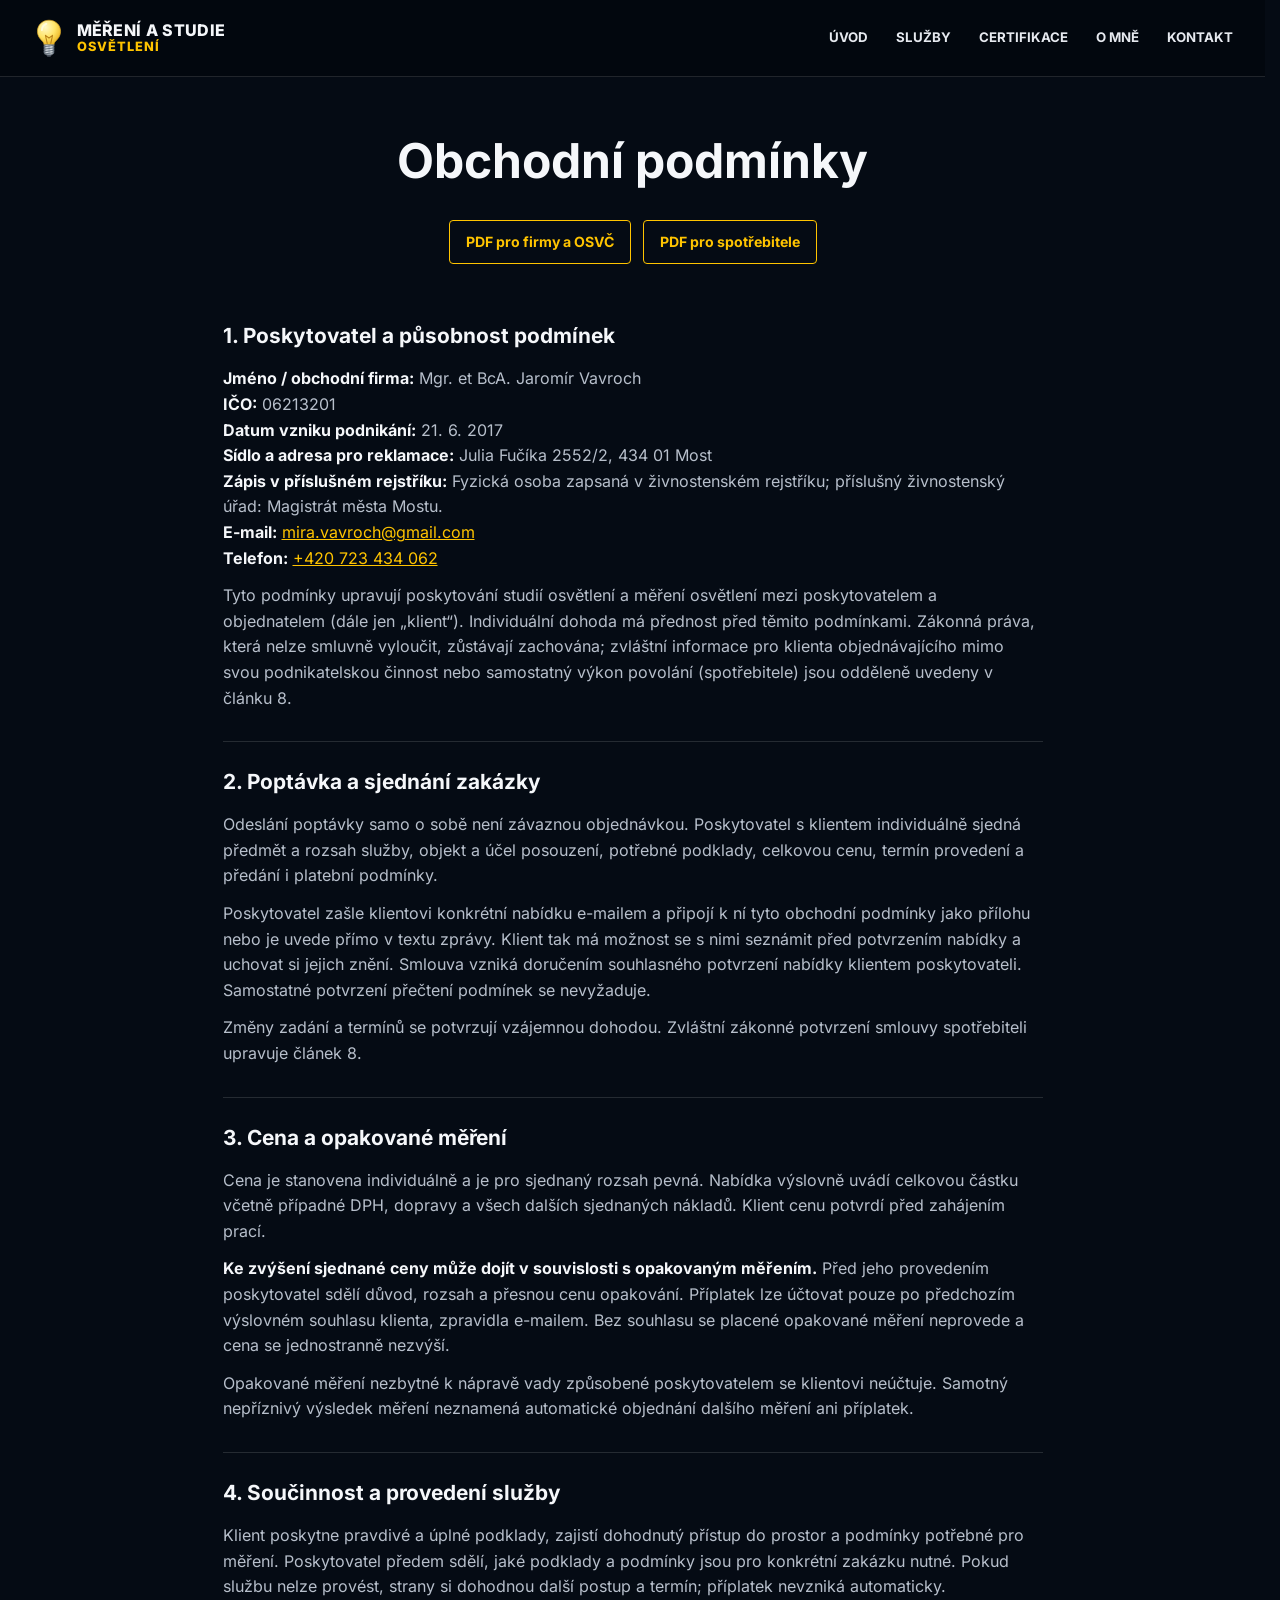
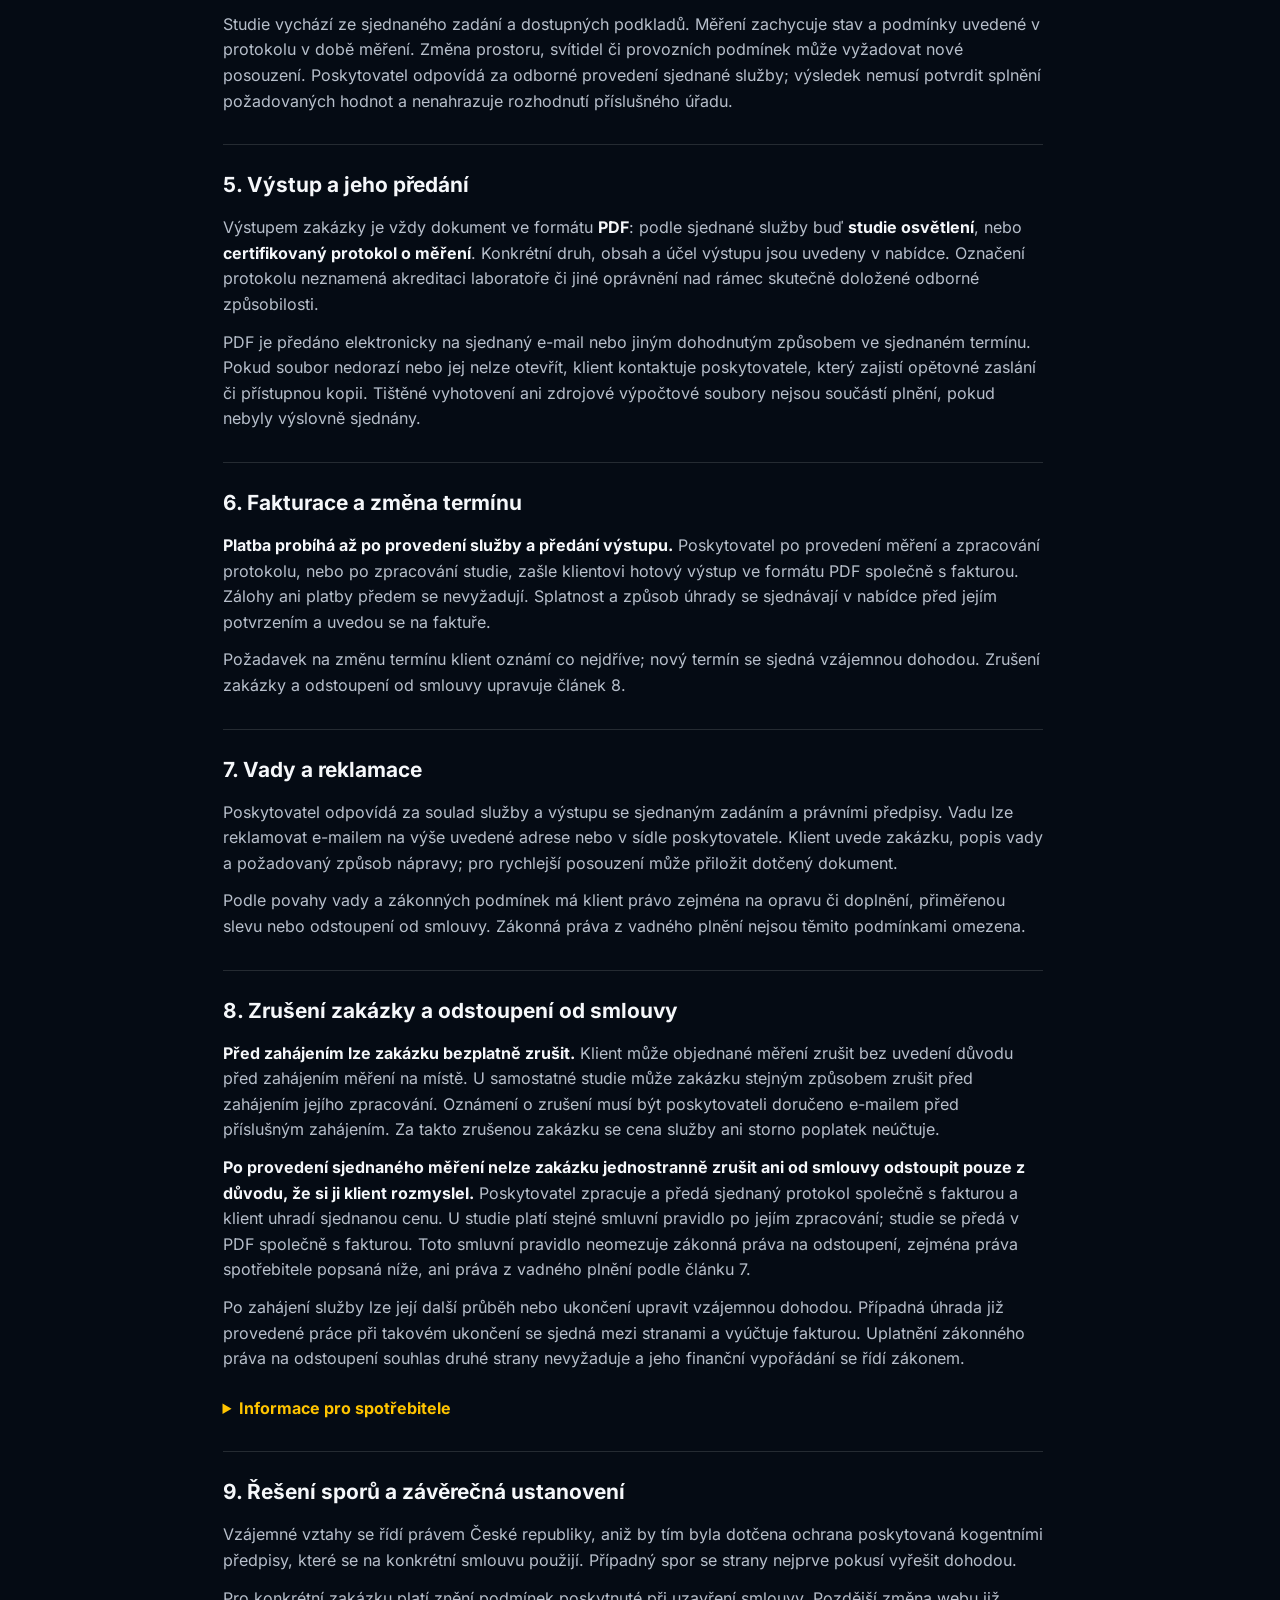
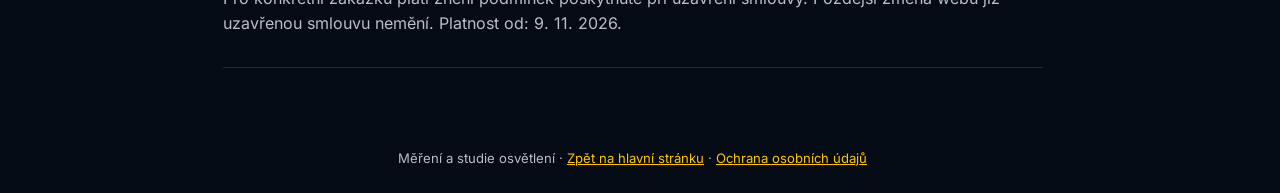
==== commit 330f1256: "Add files via upload" ====
--- a/obchodni-podminky.html
+++ b/obchodni-podminky.html
@@ -15,7 +15,7 @@
 <p><strong>Jméno / obchodní firma:</strong> Mgr. et BcA. Jaromír Vavroch<br><strong>IČO:</strong> 06213201<br><strong>Datum vzniku podnikání:</strong> 21. 6. 2017<br><strong>Sídlo a adresa pro reklamace:</strong> Julia Fučíka 2552/2, 434 01 Most<br><strong>Zápis v příslušném rejstříku:</strong> Fyzická osoba zapsaná v živnostenském rejstříku; příslušný živnostenský úřad: Magistrát města Mostu.<br><strong>E-mail:</strong> <a href="mailto:mira.vavroch@gmail.com">mira.vavroch@gmail.com</a><br><strong>Telefon:</strong> <a href="tel:+420723434062">+420 723 434 062</a></p>
 <p>Tyto podmínky upravují poskytování studií osvětlení a měření osvětlení mezi poskytovatelem a objednatelem (dále jen „klient“). Individuální dohoda má přednost před těmito podmínkami. Zákonná práva, která nelze smluvně vyloučit, zůstávají zachována; zvláštní informace pro klienta objednávajícího mimo svou podnikatelskou činnost nebo samostatný výkon povolání (spotřebitele) jsou odděleně uvedeny v článku 8.</p></section>
 <section><h2>2. Poptávka a sjednání zakázky</h2><p>Odeslání poptávky samo o sobě není závaznou objednávkou. Poskytovatel s klientem individuálně sjedná předmět a rozsah služby, objekt a účel posouzení, potřebné podklady, celkovou cenu, termín provedení a předání i platební podmínky.</p><p>Poskytovatel zašle klientovi konkrétní nabídku e-mailem a připojí k ní tyto obchodní podmínky jako přílohu nebo je uvede přímo v textu zprávy. Klient tak má možnost se s nimi seznámit před potvrzením nabídky a uchovat si jejich znění. Smlouva vzniká doručením souhlasného potvrzení nabídky klientem poskytovateli. Samostatné potvrzení přečtení podmínek se nevyžaduje.</p><p>Změny zadání a termínů se potvrzují vzájemnou dohodou. Zvláštní zákonné potvrzení smlouvy spotřebiteli upravuje článek 8.</p></section>
-<section><h2>3. Cena a opakované měření</h2><p>Cena je stanovena individuálně a je pro sjednaný rozsah pevná. Nabídka výslovně uvádí celkovou částku včetně případné DPH, dopravy a všech dalších sjednaných nákladů. Klient cenu potvrdí před zahájením prací.</p><p><strong>Ke zvýšení sjednané ceny může dojít pouze v souvislosti s opakovaným měřením.</strong> Před jeho provedením poskytovatel sdělí důvod, rozsah a přesnou cenu opakování. Příplatek lze účtovat pouze po předchozím výslovném souhlasu klienta, zpravidla e-mailem. Bez souhlasu se placené opakované měření neprovede a cena se jednostranně nezvýší.</p><p>Opakované měření nezbytné k nápravě vady způsobené poskytovatelem se klientovi neúčtuje. Samotný nepříznivý výsledek měření neznamená automatické objednání dalšího měření ani příplatek.</p></section>
+<section><h2>3. Cena a opakované měření</h2><p>Cena je stanovena individuálně a je pro sjednaný rozsah pevná. Nabídka výslovně uvádí celkovou částku včetně případné DPH, dopravy a všech dalších sjednaných nákladů. Klient cenu potvrdí před zahájením prací.</p><p><strong>Ke zvýšení sjednané ceny může dojít v souvislosti s opakovaným měřením.</strong> Před jeho provedením poskytovatel sdělí důvod, rozsah a přesnou cenu opakování. Příplatek lze účtovat pouze po předchozím výslovném souhlasu klienta, zpravidla e-mailem. Bez souhlasu se placené opakované měření neprovede a cena se jednostranně nezvýší.</p><p>Opakované měření nezbytné k nápravě vady způsobené poskytovatelem se klientovi neúčtuje. Samotný nepříznivý výsledek měření neznamená automatické objednání dalšího měření ani příplatek.</p></section>
 <section><h2>4. Součinnost a provedení služby</h2><p>Klient poskytne pravdivé a úplné podklady, zajistí dohodnutý přístup do prostor a podmínky potřebné pro měření. Poskytovatel předem sdělí, jaké podklady a podmínky jsou pro konkrétní zakázku nutné. Pokud službu nelze provést, strany si dohodnou další postup a termín; příplatek nevzniká automaticky.</p><p>Studie vychází ze sjednaného zadání a dostupných podkladů. Měření zachycuje stav a podmínky uvedené v protokolu v době měření. Změna prostoru, svítidel či provozních podmínek může vyžadovat nové posouzení. Poskytovatel odpovídá za odborné provedení sjednané služby; výsledek nemusí potvrdit splnění požadovaných hodnot a nenahrazuje rozhodnutí příslušného úřadu.</p></section>
 <section><h2>5. Výstup a jeho předání</h2><p>Výstupem zakázky je vždy dokument ve formátu <strong>PDF</strong>: podle sjednané služby buď <strong>studie osvětlení</strong>, nebo <strong>certifikovaný protokol o měření</strong>. Konkrétní druh, obsah a účel výstupu jsou uvedeny v nabídce. Označení protokolu neznamená akreditaci laboratoře či jiné oprávnění nad rámec skutečně doložené odborné způsobilosti.</p><p>PDF je předáno elektronicky na sjednaný e-mail nebo jiným dohodnutým způsobem ve sjednaném termínu. Pokud soubor nedorazí nebo jej nelze otevřít, klient kontaktuje poskytovatele, který zajistí opětovné zaslání či přístupnou kopii. Tištěné vyhotovení ani zdrojové výpočtové soubory nejsou součástí plnění, pokud nebyly výslovně sjednány.</p></section>
 <section><h2>6. Fakturace a změna termínu</h2><p><strong>Platba probíhá až po provedení služby a předání výstupu.</strong> Poskytovatel po provedení měření a zpracování protokolu, nebo po zpracování studie, zašle klientovi hotový výstup ve formátu PDF společně s fakturou. Zálohy ani platby předem se nevyžadují. Splatnost a způsob úhrady se sjednávají v nabídce před jejím potvrzením a uvedou se na faktuře.</p><p>Požadavek na změnu termínu klient oznámí co nejdříve; nový termín se sjedná vzájemnou dohodou. Zrušení zakázky a odstoupení od smlouvy upravuje článek 8.</p></section>
